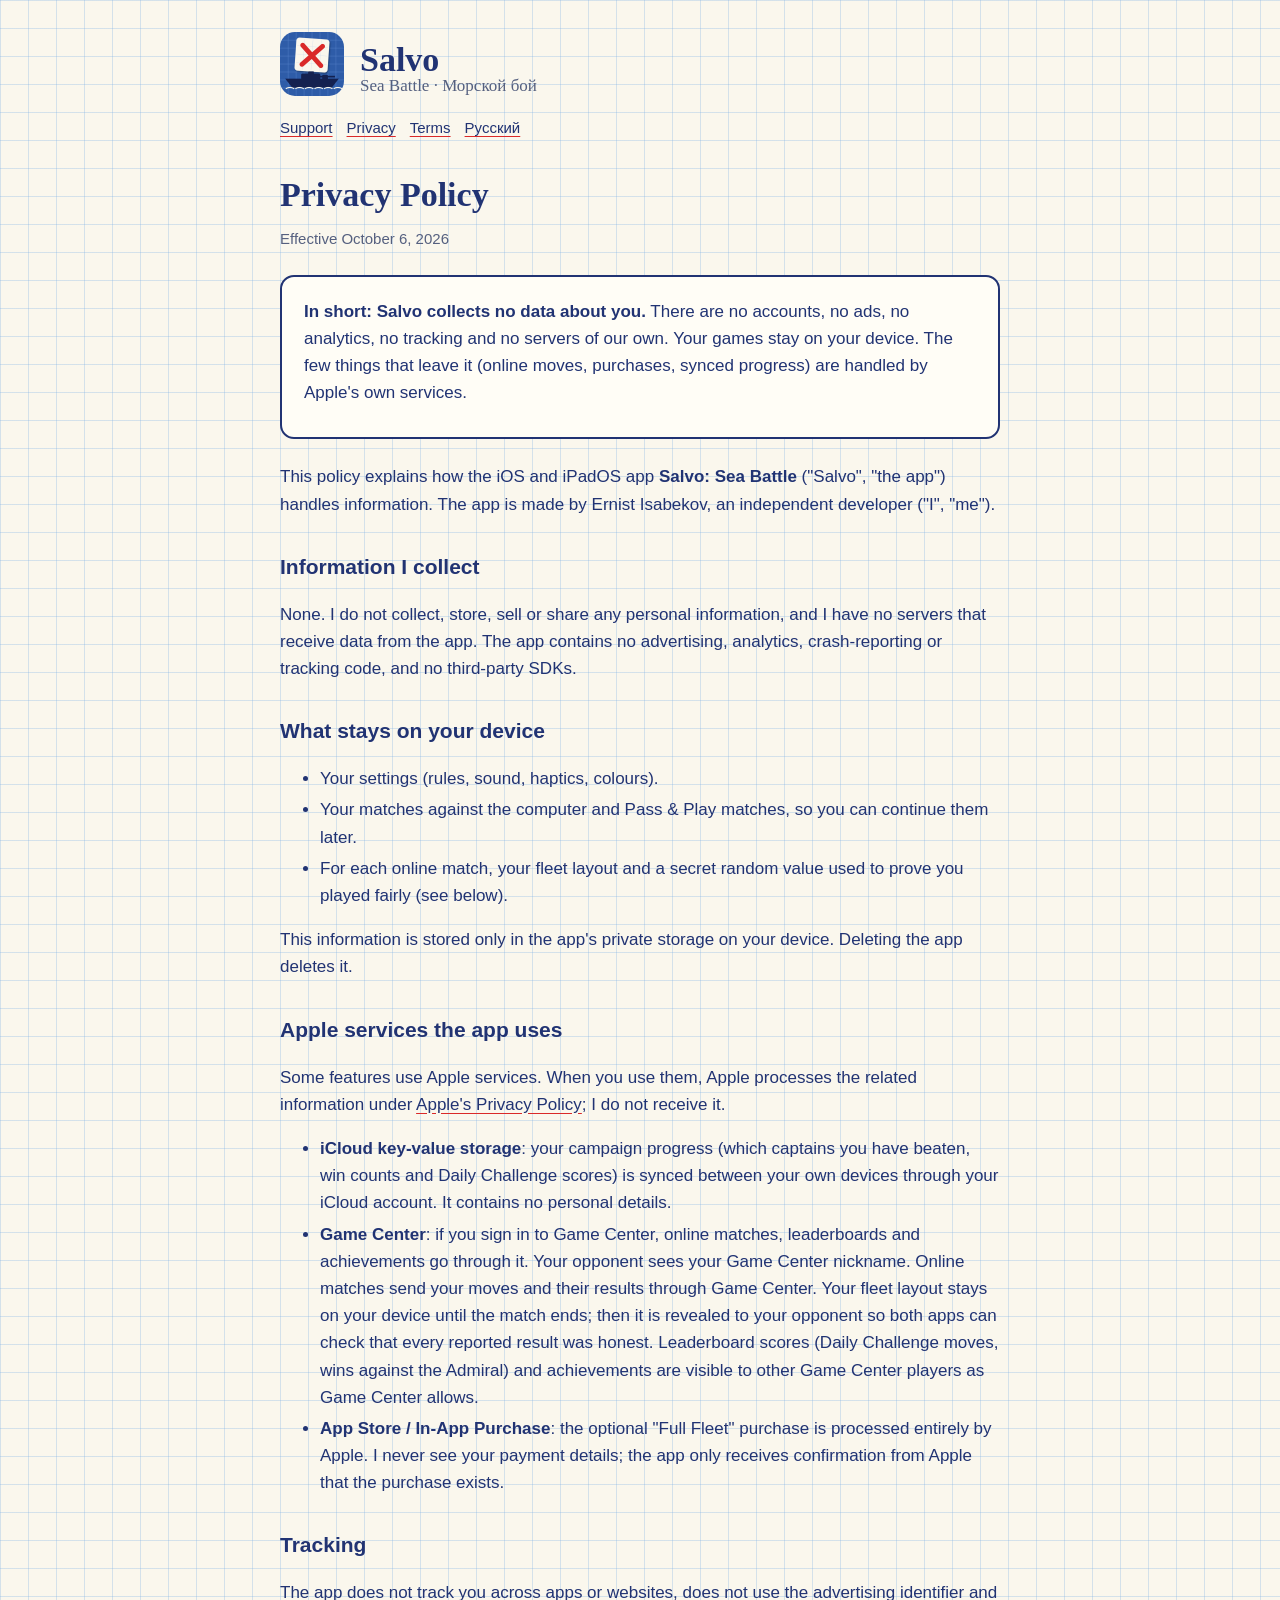
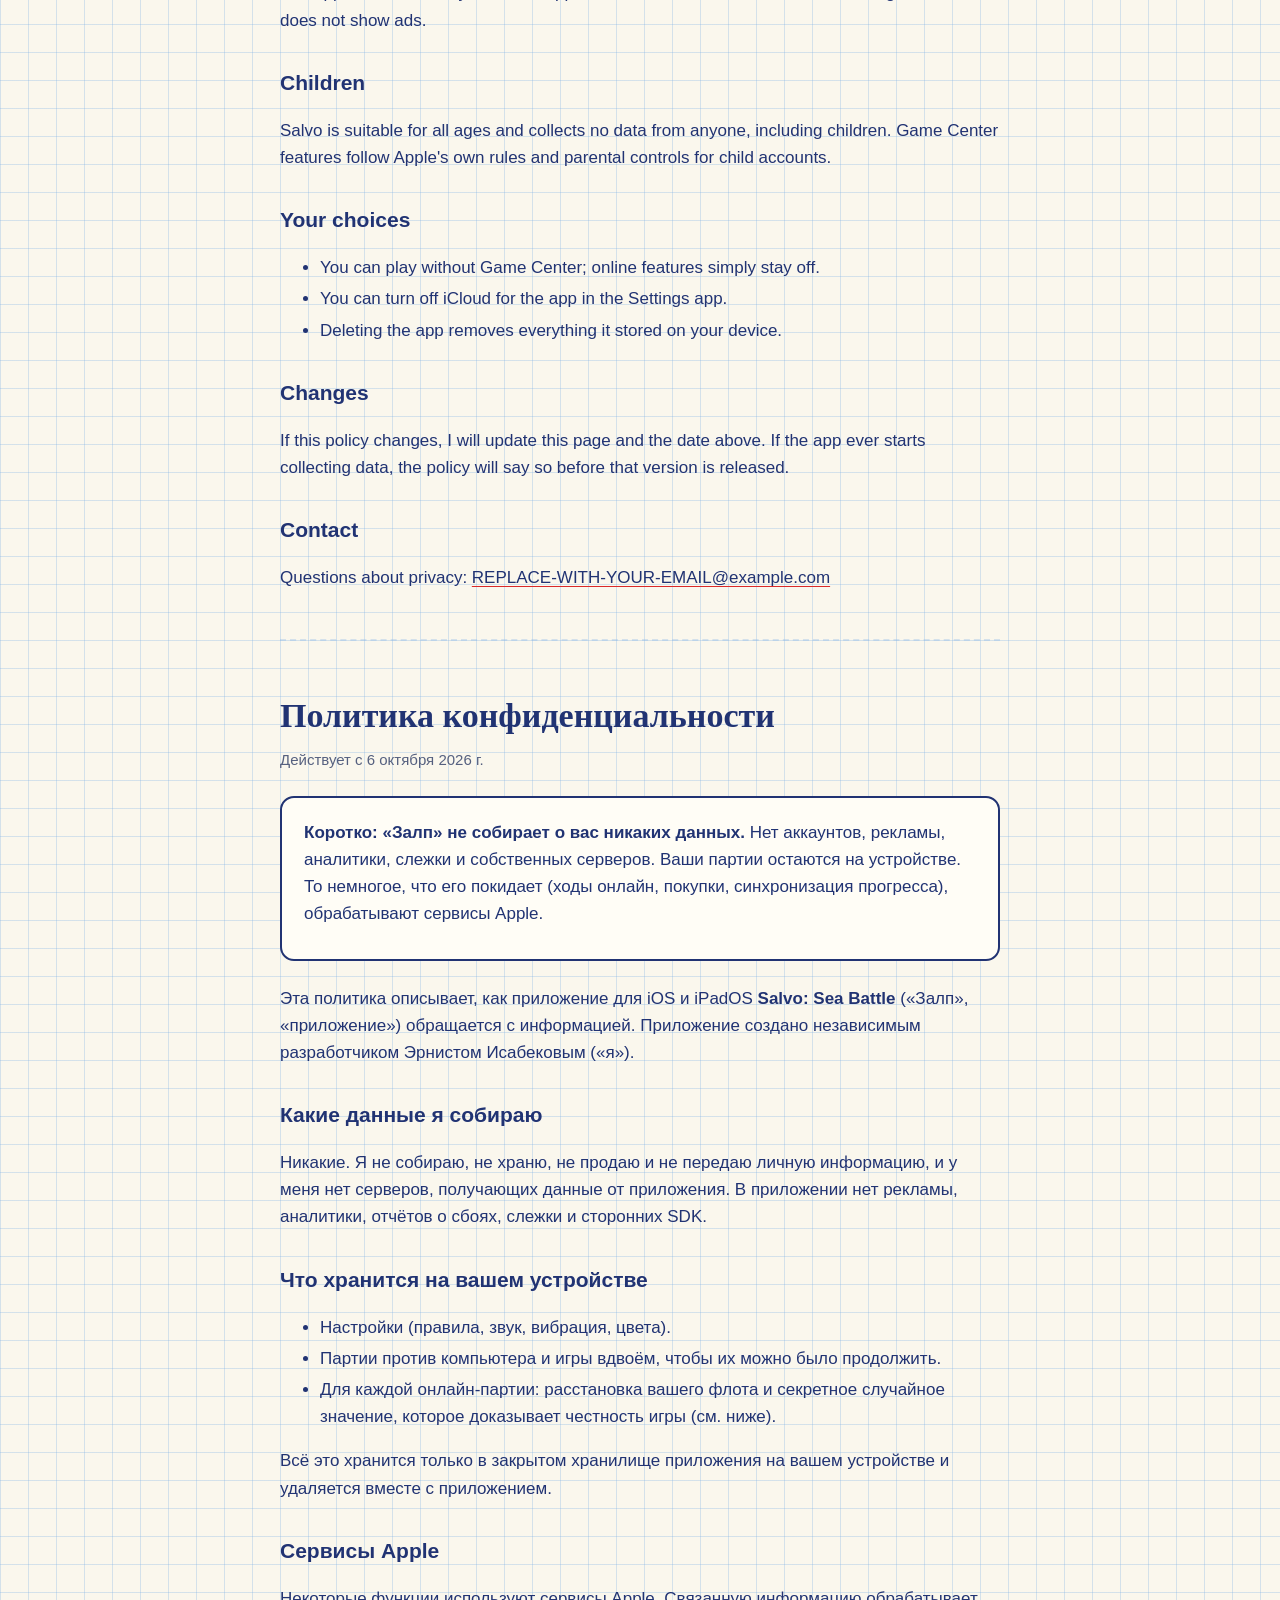
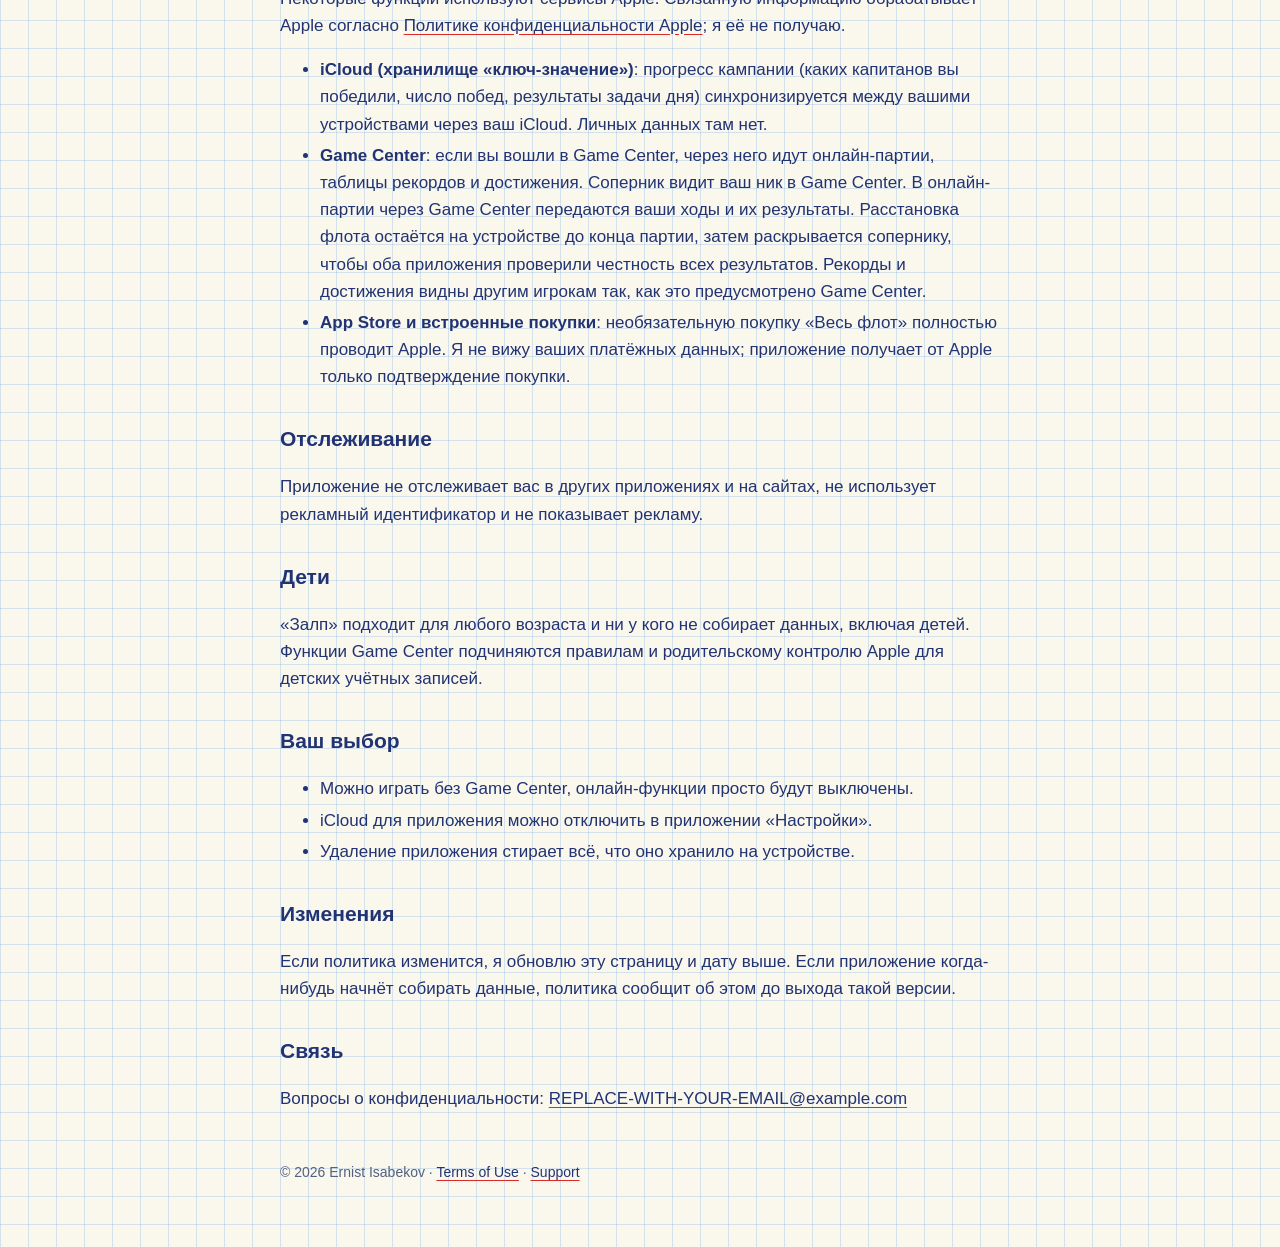
==== docs/privacy.html @ 783a21cd "Add files via upload" ====
<!doctype html>
<html lang="en">
<head>
<meta charset="utf-8">
<meta name="viewport" content="width=device-width, initial-scale=1">
<title>Privacy Policy · Salvo: Sea Battle</title>
<meta name="description" content="Salvo: Sea Battle collects no personal data. No accounts, no ads, no analytics, no tracking.">
<link rel="icon" href="icon.png">
<link rel="stylesheet" href="style.css">
</head>
<body>
<main>
<header>
  <a href="index.html"><img src="icon.png" alt=""></a>
  <a href="index.html" class="brand">Salvo<small>Sea Battle · Морской бой</small></a>
</header>
<nav><a href="index.html">Support</a><a href="privacy.html">Privacy</a><a href="terms.html">Terms</a><a href="#ru">Русский</a></nav>

<h1>Privacy Policy</h1>
<p class="updated">Effective October 6, 2026</p>

<div class="card">
<p><strong>In short: Salvo collects no data about you.</strong> There are no accounts, no ads, no analytics, no tracking and no
servers of our own. Your games stay on your device. The few things that leave it (online moves, purchases, synced progress)
are handled by Apple's own services.</p>
</div>

<p>This policy explains how the iOS and iPadOS app <strong>Salvo: Sea Battle</strong> ("Salvo", "the app") handles information.
The app is made by Ernist Isabekov, an independent developer ("I", "me").</p>

<h2>Information I collect</h2>
<p>None. I do not collect, store, sell or share any personal information, and I have no servers that receive data from the
app. The app contains no advertising, analytics, crash-reporting or tracking code, and no third-party SDKs.</p>

<h2>What stays on your device</h2>
<ul>
  <li>Your settings (rules, sound, haptics, colours).</li>
  <li>Your matches against the computer and Pass &amp; Play matches, so you can continue them later.</li>
  <li>For each online match, your fleet layout and a secret random value used to prove you played fairly (see below).</li>
</ul>
<p>This information is stored only in the app's private storage on your device. Deleting the app deletes it.</p>

<h2>Apple services the app uses</h2>
<p>Some features use Apple services. When you use them, Apple processes the related information under
<a href="https://www.apple.com/legal/privacy/">Apple's Privacy Policy</a>; I do not receive it.</p>
<ul>
  <li><strong>iCloud key-value storage</strong>: your campaign progress (which captains you have beaten, win counts and Daily
  Challenge scores) is synced between your own devices through your iCloud account. It contains no personal details.</li>
  <li><strong>Game Center</strong>: if you sign in to Game Center, online matches, leaderboards and achievements go through it.
  Your opponent sees your Game Center nickname. Online matches send your moves and their results through Game Center. Your fleet
  layout stays on your device until the match ends; then it is revealed to your opponent so both apps can check that every
  reported result was honest. Leaderboard scores (Daily Challenge moves, wins against the Admiral) and achievements are
  visible to other Game Center players as Game Center allows.</li>
  <li><strong>App Store / In-App Purchase</strong>: the optional "Full Fleet" purchase is processed entirely by Apple. I never see
  your payment details; the app only receives confirmation from Apple that the purchase exists.</li>
</ul>

<h2>Tracking</h2>
<p>The app does not track you across apps or websites, does not use the advertising identifier and does not show ads.</p>

<h2>Children</h2>
<p>Salvo is suitable for all ages and collects no data from anyone, including children. Game Center features follow Apple's own
rules and parental controls for child accounts.</p>

<h2>Your choices</h2>
<ul>
  <li>You can play without Game Center; online features simply stay off.</li>
  <li>You can turn off iCloud for the app in the Settings app.</li>
  <li>Deleting the app removes everything it stored on your device.</li>
</ul>

<h2>Changes</h2>
<p>If this policy changes, I will update this page and the date above. If the app ever starts collecting data, the policy will
say so before that version is released.</p>

<h2>Contact</h2>
<p>Questions about privacy: <a href="mailto:REPLACE-WITH-YOUR-EMAIL@example.com">REPLACE-WITH-YOUR-EMAIL@example.com</a></p>

<hr>

<section id="ru" lang="ru">
<h1>Политика конфиденциальности</h1>
<p class="updated">Действует с 6 октября 2026 г.</p>

<div class="card">
<p><strong>Коротко: «Залп» не собирает о вас никаких данных.</strong> Нет аккаунтов, рекламы, аналитики, слежки и собственных
серверов. Ваши партии остаются на устройстве. То немногое, что его покидает (ходы онлайн, покупки, синхронизация прогресса),
обрабатывают сервисы Apple.</p>
</div>

<p>Эта политика описывает, как приложение для iOS и iPadOS <strong>Salvo: Sea Battle</strong> («Залп», «приложение») обращается
с информацией. Приложение создано независимым разработчиком Эрнистом Исабековым («я»).</p>

<h2>Какие данные я собираю</h2>
<p>Никакие. Я не собираю, не храню, не продаю и не передаю личную информацию, и у меня нет серверов, получающих данные от
приложения. В приложении нет рекламы, аналитики, отчётов о сбоях, слежки и сторонних SDK.</p>

<h2>Что хранится на вашем устройстве</h2>
<ul>
  <li>Настройки (правила, звук, вибрация, цвета).</li>
  <li>Партии против компьютера и игры вдвоём, чтобы их можно было продолжить.</li>
  <li>Для каждой онлайн-партии: расстановка вашего флота и секретное случайное значение, которое доказывает честность игры (см. ниже).</li>
</ul>
<p>Всё это хранится только в закрытом хранилище приложения на вашем устройстве и удаляется вместе с приложением.</p>

<h2>Сервисы Apple</h2>
<p>Некоторые функции используют сервисы Apple. Связанную информацию обрабатывает Apple согласно
<a href="https://www.apple.com/ru/legal/privacy/">Политике конфиденциальности Apple</a>; я её не получаю.</p>
<ul>
  <li><strong>iCloud (хранилище «ключ-значение»)</strong>: прогресс кампании (каких капитанов вы победили, число побед, результаты
  задачи дня) синхронизируется между вашими устройствами через ваш iCloud. Личных данных там нет.</li>
  <li><strong>Game Center</strong>: если вы вошли в Game Center, через него идут онлайн-партии, таблицы рекордов и достижения.
  Соперник видит ваш ник в Game Center. В онлайн-партии через Game Center передаются ваши ходы и их результаты. Расстановка флота
  остаётся на устройстве до конца партии, затем раскрывается сопернику, чтобы оба приложения проверили честность всех результатов.
  Рекорды и достижения видны другим игрокам так, как это предусмотрено Game Center.</li>
  <li><strong>App Store и встроенные покупки</strong>: необязательную покупку «Весь флот» полностью проводит Apple. Я не вижу
  ваших платёжных данных; приложение получает от Apple только подтверждение покупки.</li>
</ul>

<h2>Отслеживание</h2>
<p>Приложение не отслеживает вас в других приложениях и на сайтах, не использует рекламный идентификатор и не показывает рекламу.</p>

<h2>Дети</h2>
<p>«Залп» подходит для любого возраста и ни у кого не собирает данных, включая детей. Функции Game Center подчиняются правилам и
родительскому контролю Apple для детских учётных записей.</p>

<h2>Ваш выбор</h2>
<ul>
  <li>Можно играть без Game Center, онлайн-функции просто будут выключены.</li>
  <li>iCloud для приложения можно отключить в приложении «Настройки».</li>
  <li>Удаление приложения стирает всё, что оно хранило на устройстве.</li>
</ul>

<h2>Изменения</h2>
<p>Если политика изменится, я обновлю эту страницу и дату выше. Если приложение когда-нибудь начнёт собирать данные, политика
сообщит об этом до выхода такой версии.</p>

<h2>Связь</h2>
<p>Вопросы о конфиденциальности: <a href="mailto:REPLACE-WITH-YOUR-EMAIL@example.com">REPLACE-WITH-YOUR-EMAIL@example.com</a></p>
</section>

<footer>© 2026 Ernist Isabekov · <a href="terms.html">Terms of Use</a> · <a href="index.html">Support</a></footer>
</main>
</body>
</html>
---- docs/style.css ----
:root {
  --paper: #faf7ed;
  --grid: rgba(140, 184, 230, 0.35);
  --ink: #213373;
  --muted: #55607f;
  --red: #da2929;
  --card: #fffdf6;
}
@media (prefers-color-scheme: dark) {
  :root { --paper: #0e1830; --grid: rgba(84, 128, 200, 0.18); --ink: #e8e4d6; --muted: #a9b2c8; --card: #14203d; }
}
* { box-sizing: border-box; }
body {
  margin: 0;
  color: var(--ink);
  background-color: var(--paper);
  background-image: linear-gradient(var(--grid) 1px, transparent 1px), linear-gradient(90deg, var(--grid) 1px, transparent 1px);
  background-size: 28px 28px;
  font: 17px/1.6 -apple-system, BlinkMacSystemFont, "Segoe UI", Roboto, sans-serif;
}
main { max-width: 760px; margin: 0 auto; padding: 32px 20px 64px; }
header { display: flex; align-items: center; gap: 16px; margin-bottom: 8px; }
header img { width: 64px; height: 64px; border-radius: 15px; }
header a { color: inherit; text-decoration: none; }
.brand { font-family: "Noteworthy", "Marker Felt", "Comic Neue", cursive; font-weight: 700; font-size: 34px; line-height: 1; }
.brand small { display: block; font-size: 17px; color: var(--muted); font-weight: 400; }
nav { margin: 12px 0 28px; font-size: 15px; }
nav a { margin-right: 14px; }
a { color: var(--ink); text-decoration-color: var(--red); text-underline-offset: 3px; }
h1 { font-family: "Noteworthy", "Marker Felt", cursive; font-size: 34px; margin: 8px 0 4px; }
h2 { font-size: 21px; margin-top: 32px; }
.updated { color: var(--muted); font-size: 15px; margin-top: 0; }
.card { background: var(--card); border: 2px solid var(--ink); border-radius: 14px; padding: 4px 22px 14px; margin: 24px 0; }
.lang { float: right; font-size: 15px; }
hr { border: 0; border-top: 2px dashed var(--grid); margin: 48px 0; }
footer { color: var(--muted); font-size: 14px; margin-top: 48px; }
li { margin: 4px 0; }
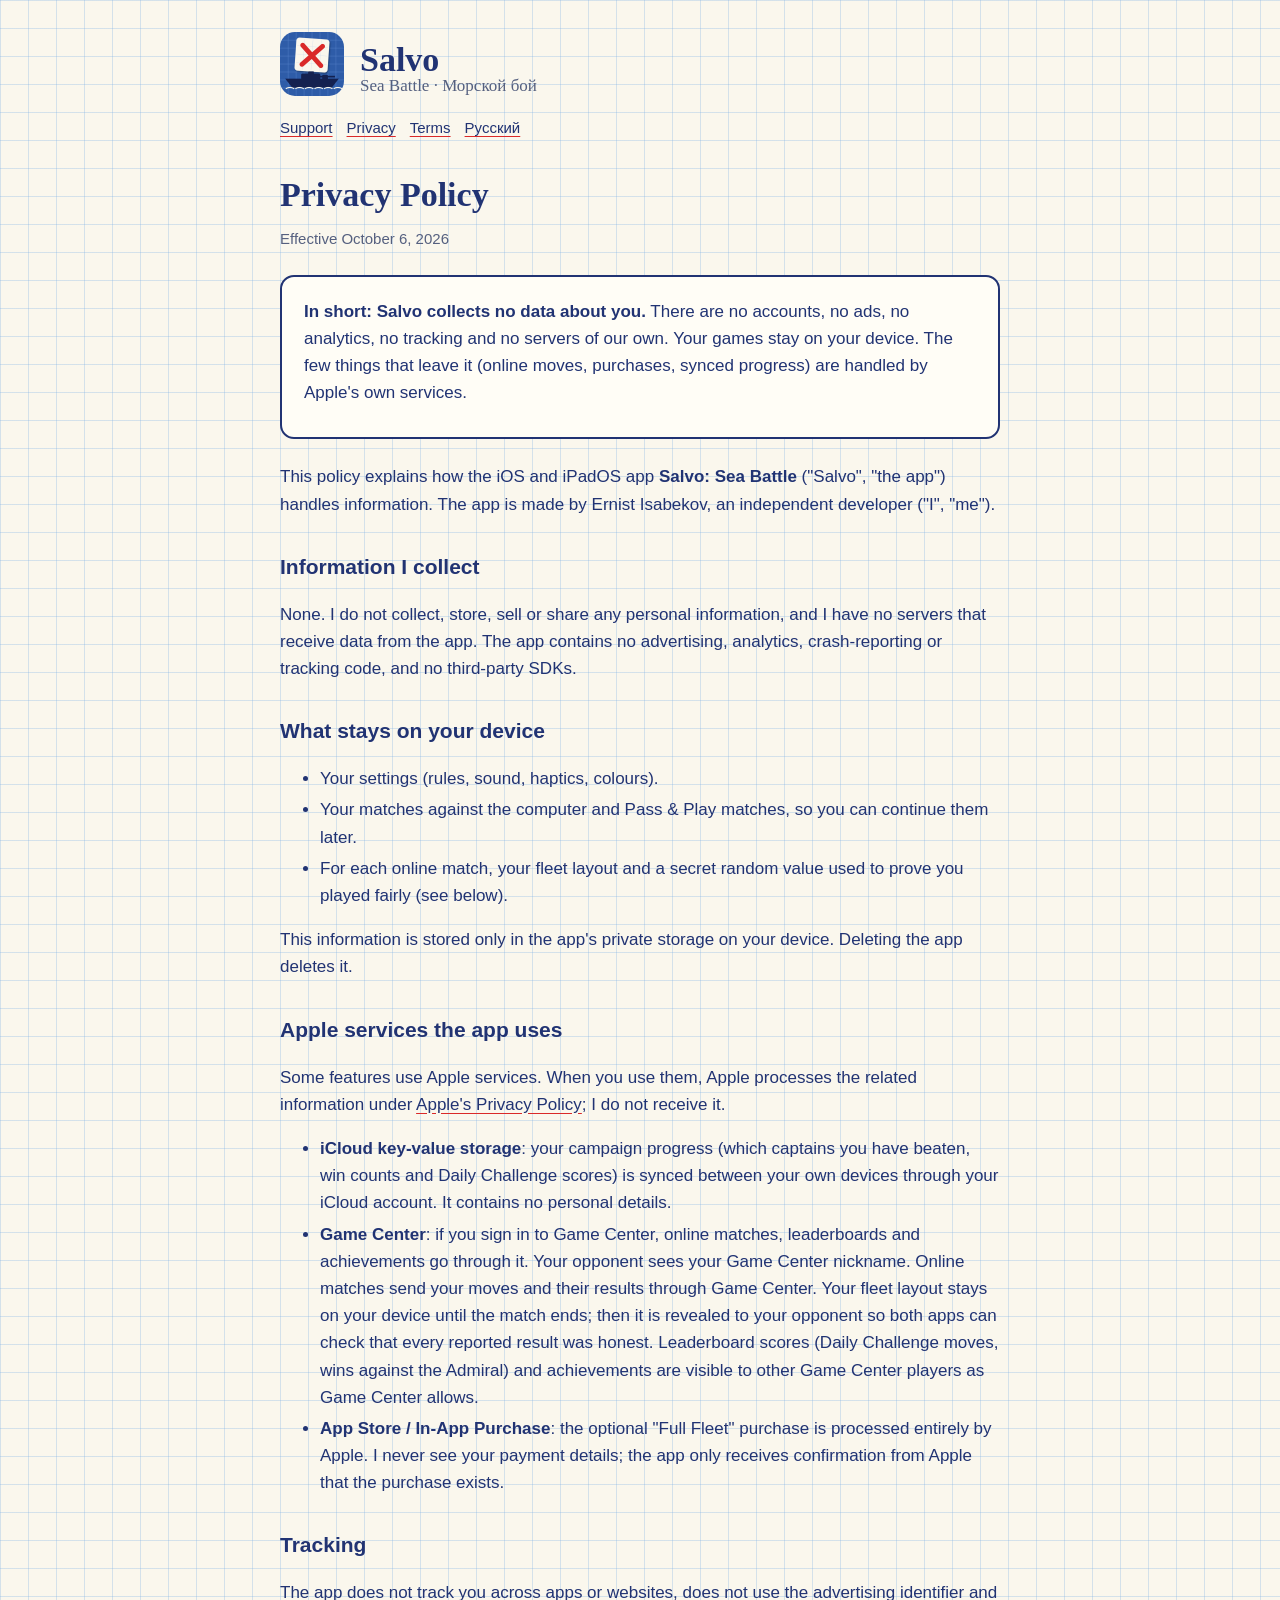
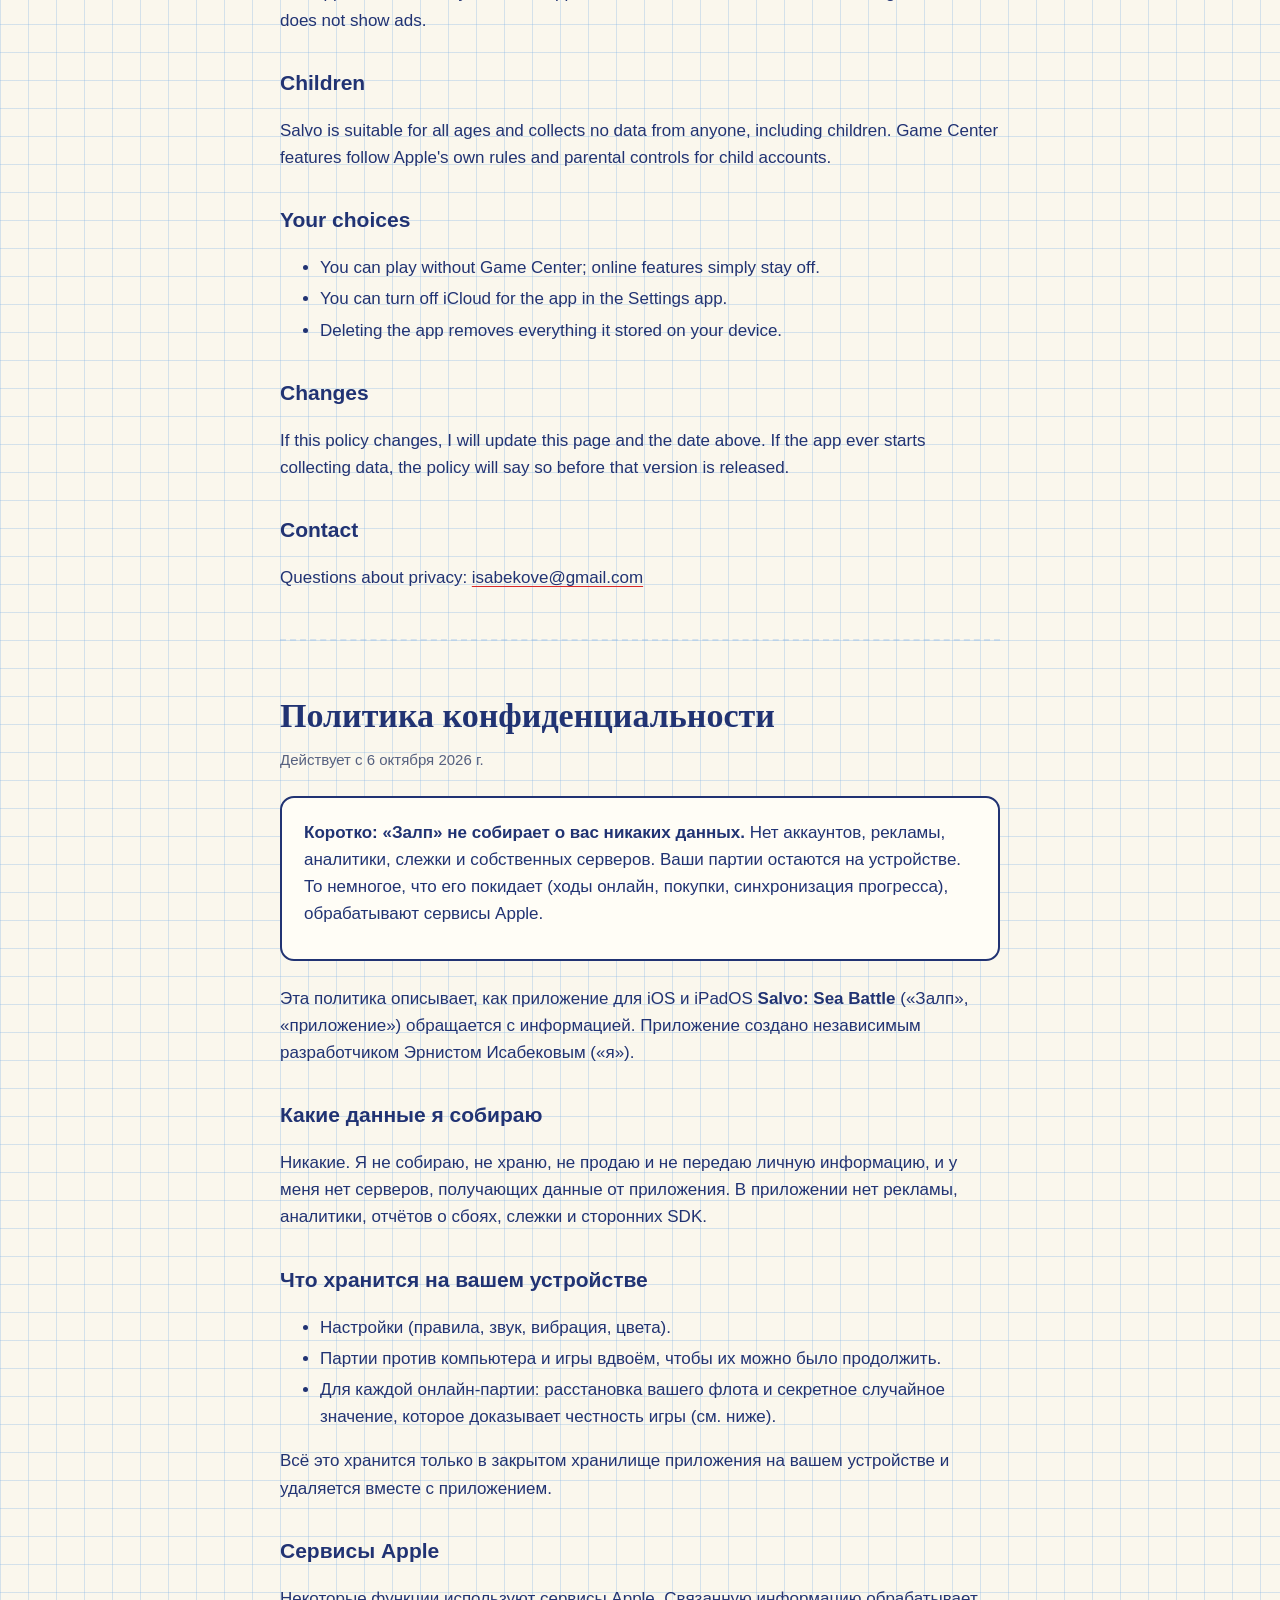
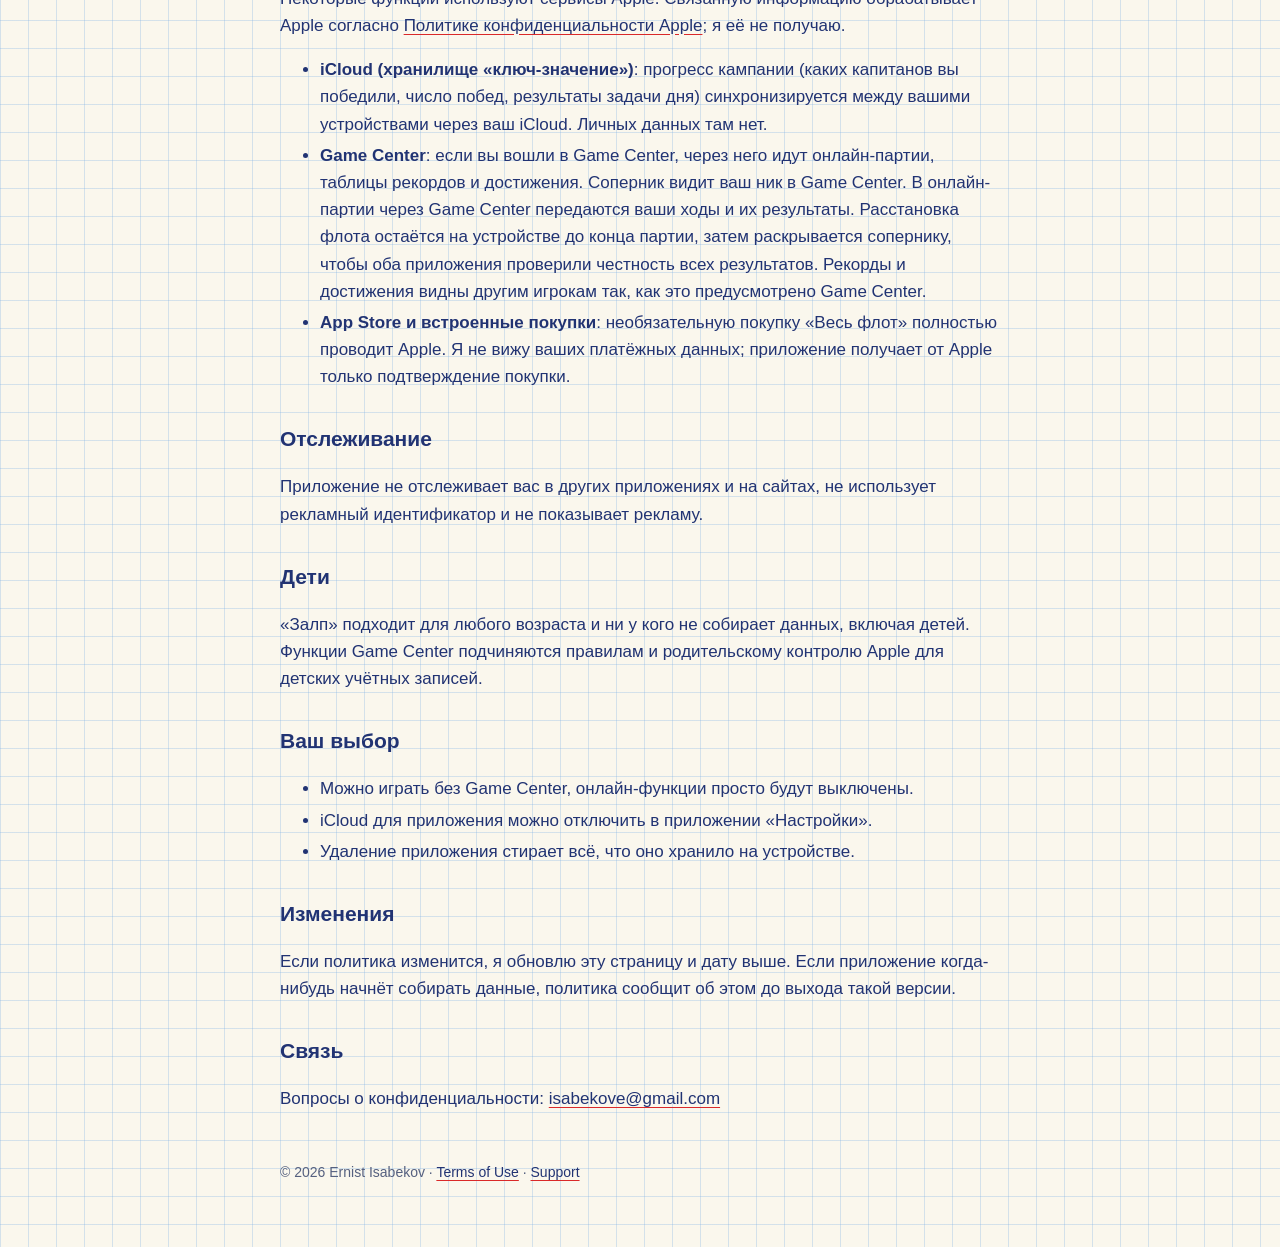
==== commit f4648c60: "Update privacy.html" ====
--- a/docs/privacy.html
+++ b/docs/privacy.html
@@ -74,7 +74,7 @@
 say so before that version is released.</p>
 
 <h2>Contact</h2>
-<p>Questions about privacy: <a href="mailto:REPLACE-WITH-YOUR-EMAIL@example.com">REPLACE-WITH-YOUR-EMAIL@example.com</a></p>
+<p>Questions about privacy: <a href="mailto:isabekove@gmail.com">isabekove@gmail.com</a></p>
 
 <hr>
 
@@ -136,7 +136,7 @@
 сообщит об этом до выхода такой версии.</p>
 
 <h2>Связь</h2>
-<p>Вопросы о конфиденциальности: <a href="mailto:REPLACE-WITH-YOUR-EMAIL@example.com">REPLACE-WITH-YOUR-EMAIL@example.com</a></p>
+<p>Вопросы о конфиденциальности: <a href="mailto:isabekove@gmail.com">isabekove@gmail.com</a></p>
 </section>
 
 <footer>© 2026 Ernist Isabekov · <a href="terms.html">Terms of Use</a> · <a href="index.html">Support</a></footer>
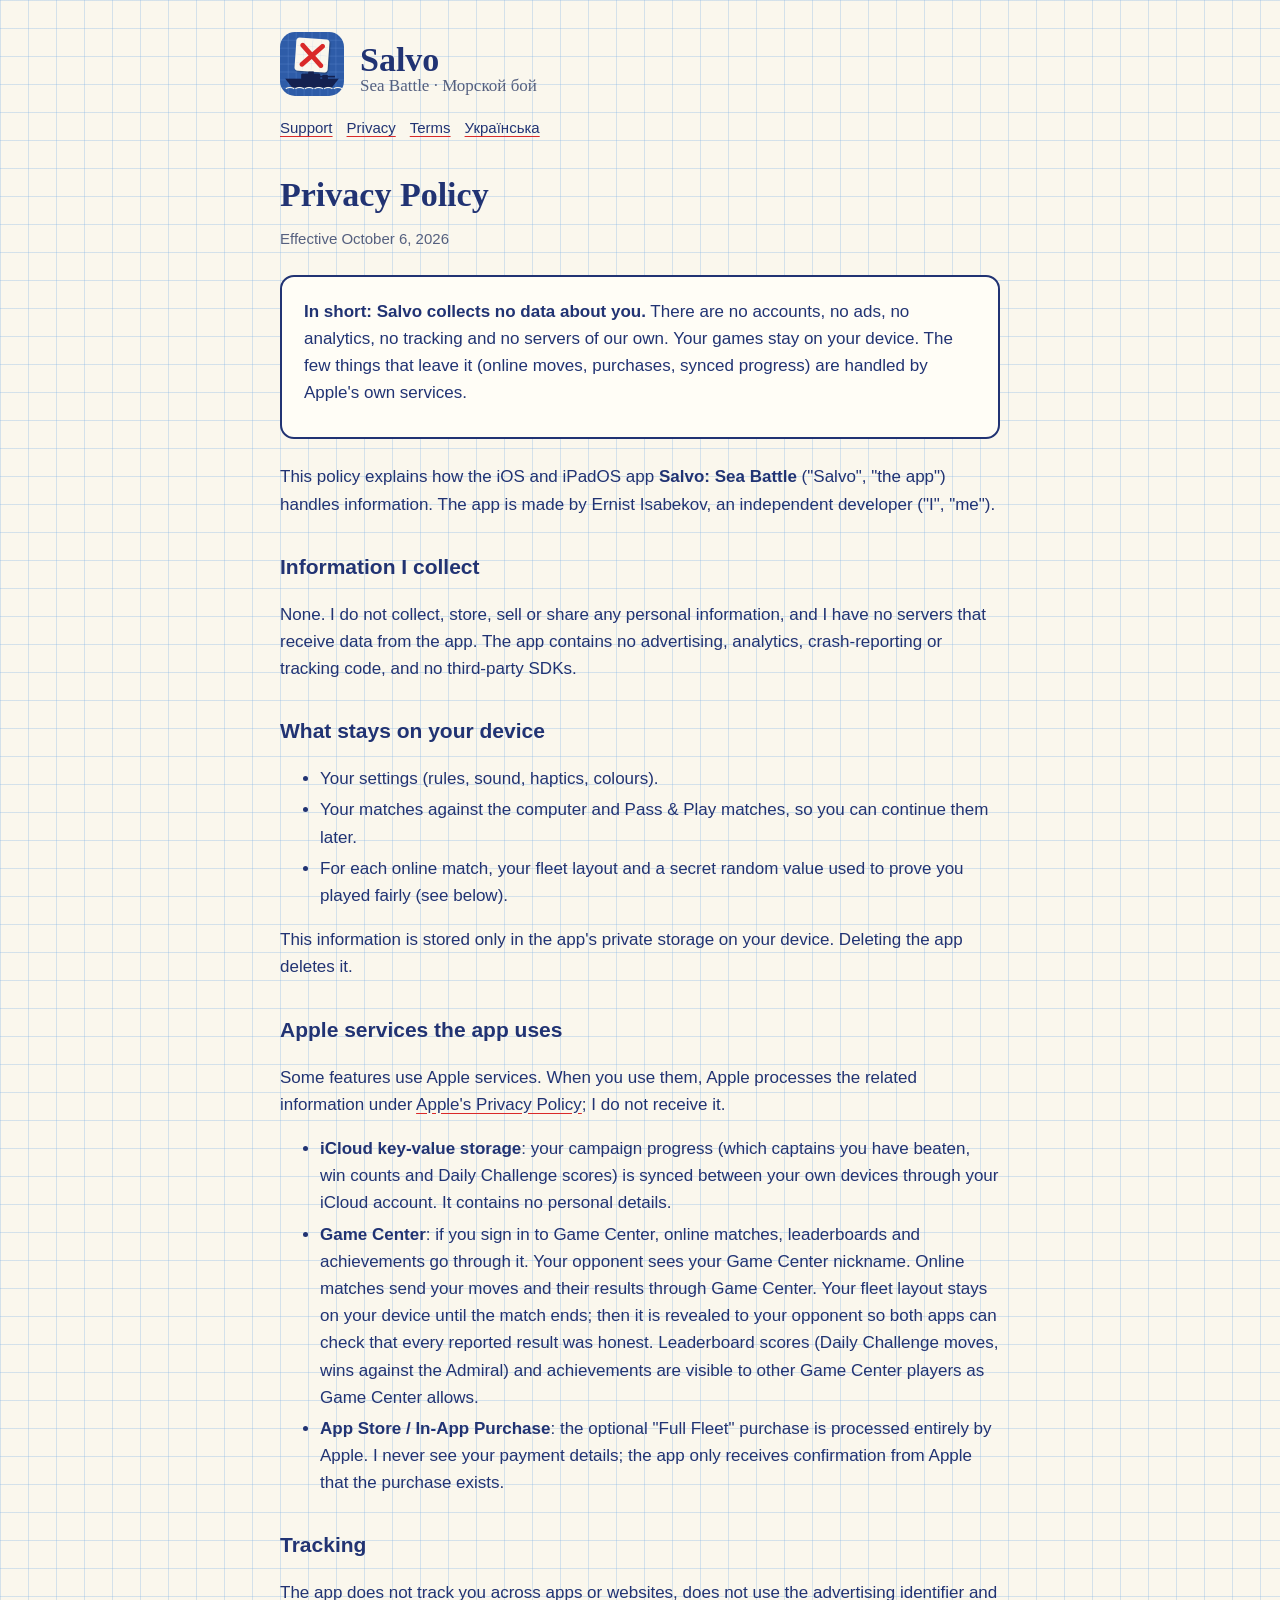
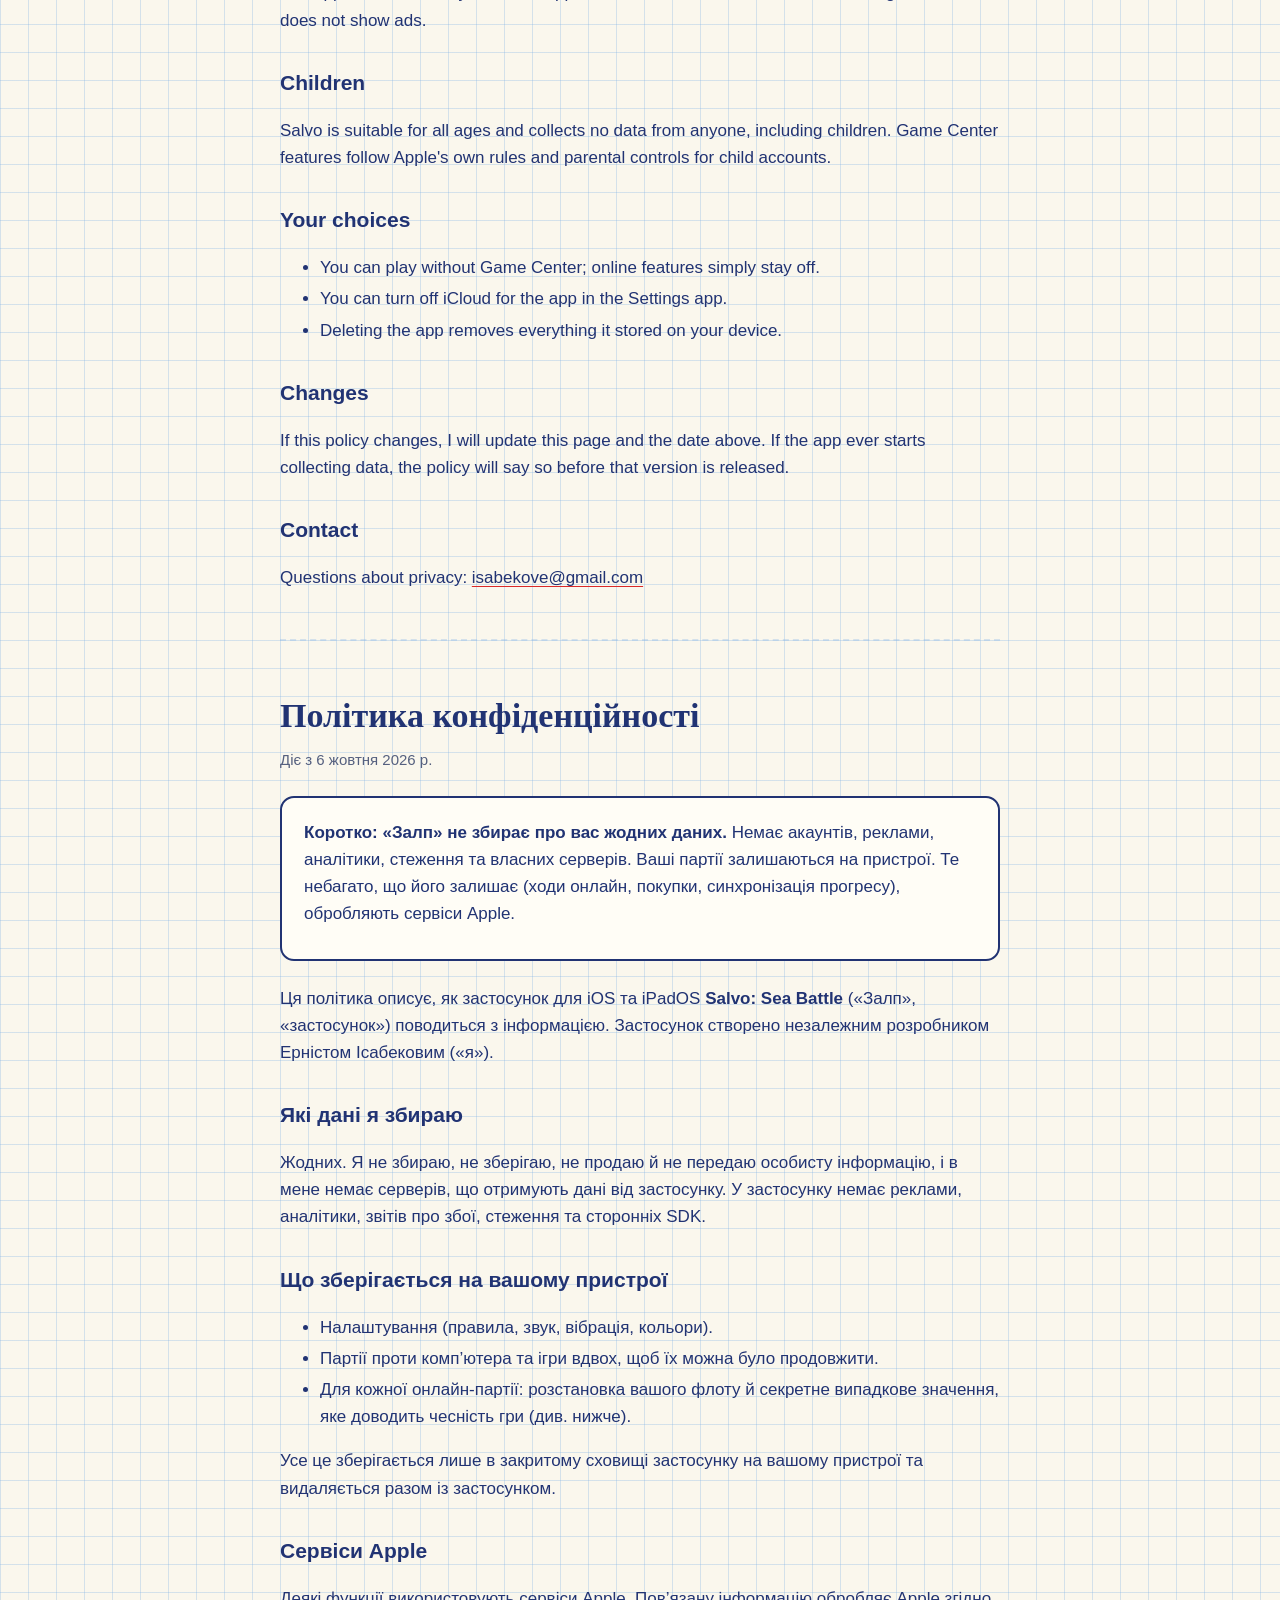
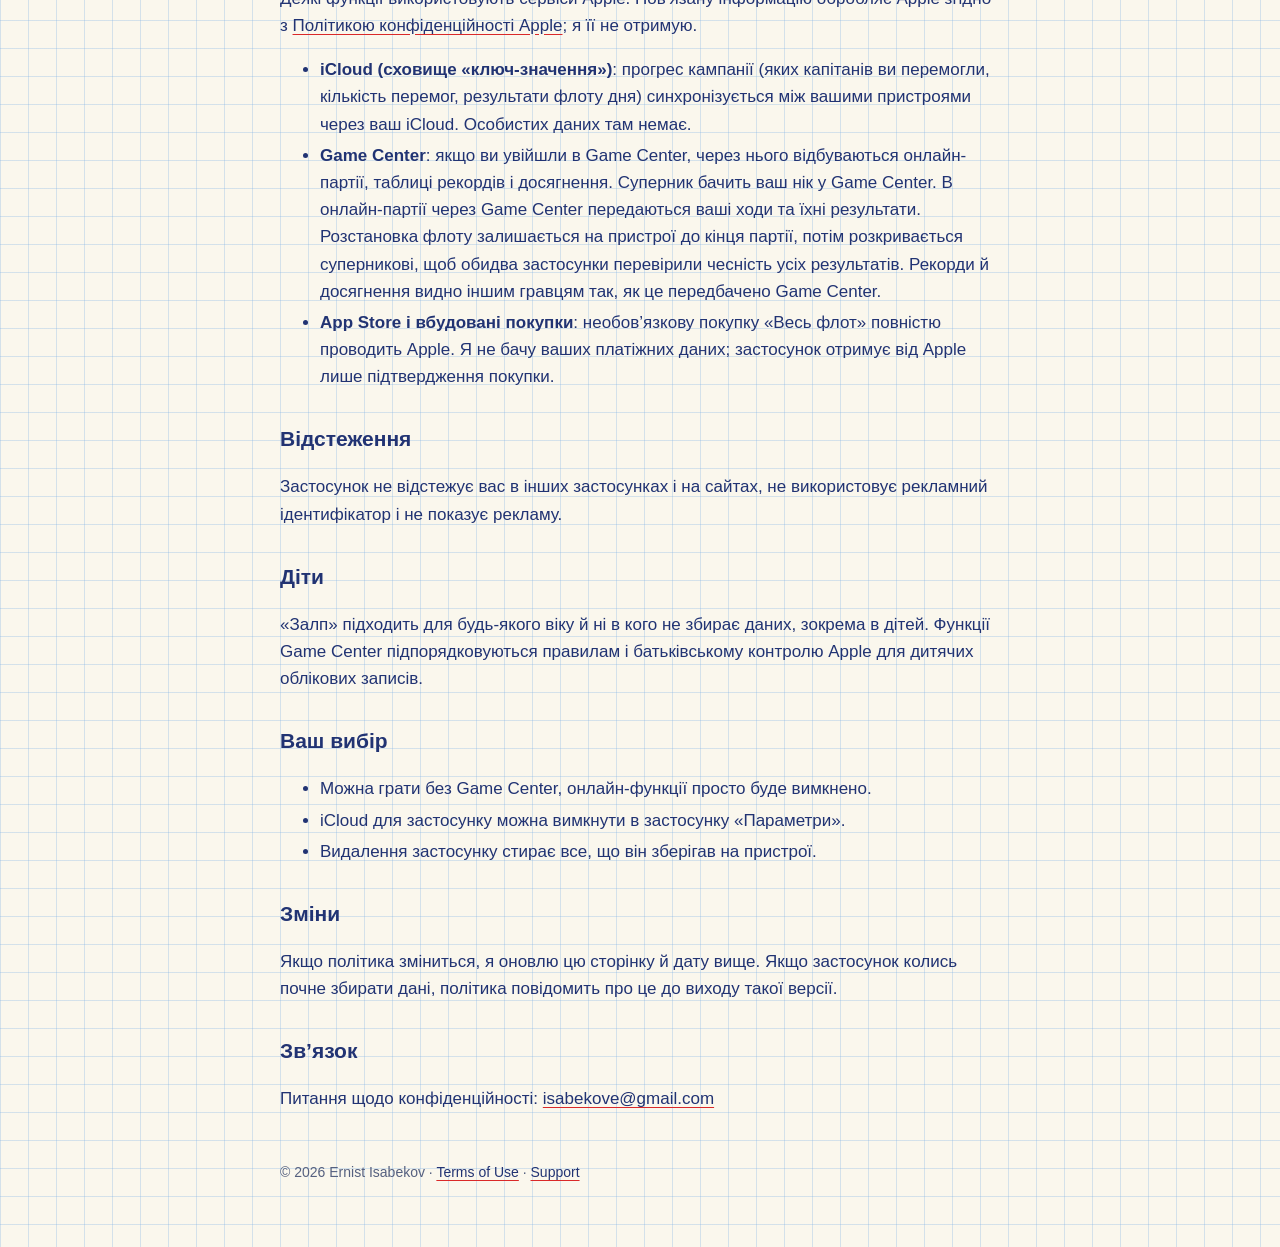
==== commit b08f3905: "Add files via upload" ====
--- a/docs/privacy.html
+++ b/docs/privacy.html
@@ -14,7 +14,7 @@
   <a href="index.html"><img src="icon.png" alt=""></a>
   <a href="index.html" class="brand">Salvo<small>Sea Battle · Морской бой</small></a>
 </header>
-<nav><a href="index.html">Support</a><a href="privacy.html">Privacy</a><a href="terms.html">Terms</a><a href="#ru">Русский</a></nav>
+<nav><a href="index.html">Support</a><a href="privacy.html">Privacy</a><a href="terms.html">Terms</a><a href="#uk">Українська</a></nav>
 
 <h1>Privacy Policy</h1>
 <p class="updated">Effective October 6, 2026</p>
@@ -78,65 +78,65 @@
 
 <hr>
 
-<section id="ru" lang="ru">
-<h1>Политика конфиденциальности</h1>
-<p class="updated">Действует с 6 октября 2026 г.</p>
+<section id="uk" lang="uk">
+<h1>Політика конфіденційності</h1>
+<p class="updated">Діє з 6 жовтня 2026 р.</p>
 
 <div class="card">
-<p><strong>Коротко: «Залп» не собирает о вас никаких данных.</strong> Нет аккаунтов, рекламы, аналитики, слежки и собственных
-серверов. Ваши партии остаются на устройстве. То немногое, что его покидает (ходы онлайн, покупки, синхронизация прогресса),
-обрабатывают сервисы Apple.</p>
+<p><strong>Коротко: «Залп» не збирає про вас жодних даних.</strong> Немає акаунтів, реклами, аналітики, стеження та власних
+серверів. Ваші партії залишаються на пристрої. Те небагато, що його залишає (ходи онлайн, покупки, синхронізація прогресу),
+обробляють сервіси Apple.</p>
 </div>
 
-<p>Эта политика описывает, как приложение для iOS и iPadOS <strong>Salvo: Sea Battle</strong> («Залп», «приложение») обращается
-с информацией. Приложение создано независимым разработчиком Эрнистом Исабековым («я»).</p>
+<p>Ця політика описує, як застосунок для iOS та iPadOS <strong>Salvo: Sea Battle</strong> («Залп», «застосунок») поводиться
+з інформацією. Застосунок створено незалежним розробником Ерністом Ісабековим («я»).</p>
 
-<h2>Какие данные я собираю</h2>
-<p>Никакие. Я не собираю, не храню, не продаю и не передаю личную информацию, и у меня нет серверов, получающих данные от
-приложения. В приложении нет рекламы, аналитики, отчётов о сбоях, слежки и сторонних SDK.</p>
+<h2>Які дані я збираю</h2>
+<p>Жодних. Я не збираю, не зберігаю, не продаю й не передаю особисту інформацію, і в мене немає серверів, що отримують дані від
+застосунку. У застосунку немає реклами, аналітики, звітів про збої, стеження та сторонніх SDK.</p>
 
-<h2>Что хранится на вашем устройстве</h2>
+<h2>Що зберігається на вашому пристрої</h2>
 <ul>
-  <li>Настройки (правила, звук, вибрация, цвета).</li>
-  <li>Партии против компьютера и игры вдвоём, чтобы их можно было продолжить.</li>
-  <li>Для каждой онлайн-партии: расстановка вашего флота и секретное случайное значение, которое доказывает честность игры (см. ниже).</li>
+  <li>Налаштування (правила, звук, вібрація, кольори).</li>
+  <li>Партії проти комп’ютера та ігри вдвох, щоб їх можна було продовжити.</li>
+  <li>Для кожної онлайн-партії: розстановка вашого флоту й секретне випадкове значення, яке доводить чесність гри (див. нижче).</li>
 </ul>
-<p>Всё это хранится только в закрытом хранилище приложения на вашем устройстве и удаляется вместе с приложением.</p>
+<p>Усе це зберігається лише в закритому сховищі застосунку на вашому пристрої та видаляється разом із застосунком.</p>
 
-<h2>Сервисы Apple</h2>
-<p>Некоторые функции используют сервисы Apple. Связанную информацию обрабатывает Apple согласно
-<a href="https://www.apple.com/ru/legal/privacy/">Политике конфиденциальности Apple</a>; я её не получаю.</p>
+<h2>Сервіси Apple</h2>
+<p>Деякі функції використовують сервіси Apple. Пов’язану інформацію обробляє Apple згідно з
+<a href="https://www.apple.com/ua/legal/privacy/">Політикою конфіденційності Apple</a>; я її не отримую.</p>
 <ul>
-  <li><strong>iCloud (хранилище «ключ-значение»)</strong>: прогресс кампании (каких капитанов вы победили, число побед, результаты
-  задачи дня) синхронизируется между вашими устройствами через ваш iCloud. Личных данных там нет.</li>
-  <li><strong>Game Center</strong>: если вы вошли в Game Center, через него идут онлайн-партии, таблицы рекордов и достижения.
-  Соперник видит ваш ник в Game Center. В онлайн-партии через Game Center передаются ваши ходы и их результаты. Расстановка флота
-  остаётся на устройстве до конца партии, затем раскрывается сопернику, чтобы оба приложения проверили честность всех результатов.
-  Рекорды и достижения видны другим игрокам так, как это предусмотрено Game Center.</li>
-  <li><strong>App Store и встроенные покупки</strong>: необязательную покупку «Весь флот» полностью проводит Apple. Я не вижу
-  ваших платёжных данных; приложение получает от Apple только подтверждение покупки.</li>
+  <li><strong>iCloud (сховище «ключ-значення»)</strong>: прогрес кампанії (яких капітанів ви перемогли, кількість перемог, результати
+  флоту дня) синхронізується між вашими пристроями через ваш iCloud. Особистих даних там немає.</li>
+  <li><strong>Game Center</strong>: якщо ви увійшли в Game Center, через нього відбуваються онлайн-партії, таблиці рекордів і досягнення.
+  Суперник бачить ваш нік у Game Center. В онлайн-партії через Game Center передаються ваші ходи та їхні результати. Розстановка флоту
+  залишається на пристрої до кінця партії, потім розкривається суперникові, щоб обидва застосунки перевірили чесність усіх результатів.
+  Рекорди й досягнення видно іншим гравцям так, як це передбачено Game Center.</li>
+  <li><strong>App Store і вбудовані покупки</strong>: необов’язкову покупку «Весь флот» повністю проводить Apple. Я не бачу
+  ваших платіжних даних; застосунок отримує від Apple лише підтвердження покупки.</li>
 </ul>
 
-<h2>Отслеживание</h2>
-<p>Приложение не отслеживает вас в других приложениях и на сайтах, не использует рекламный идентификатор и не показывает рекламу.</p>
+<h2>Відстеження</h2>
+<p>Застосунок не відстежує вас в інших застосунках і на сайтах, не використовує рекламний ідентифікатор і не показує рекламу.</p>
 
-<h2>Дети</h2>
-<p>«Залп» подходит для любого возраста и ни у кого не собирает данных, включая детей. Функции Game Center подчиняются правилам и
-родительскому контролю Apple для детских учётных записей.</p>
+<h2>Діти</h2>
+<p>«Залп» підходить для будь-якого віку й ні в кого не збирає даних, зокрема в дітей. Функції Game Center підпорядковуються правилам і
+батьківському контролю Apple для дитячих облікових записів.</p>
 
-<h2>Ваш выбор</h2>
+<h2>Ваш вибір</h2>
 <ul>
-  <li>Можно играть без Game Center, онлайн-функции просто будут выключены.</li>
-  <li>iCloud для приложения можно отключить в приложении «Настройки».</li>
-  <li>Удаление приложения стирает всё, что оно хранило на устройстве.</li>
+  <li>Можна грати без Game Center, онлайн-функції просто буде вимкнено.</li>
+  <li>iCloud для застосунку можна вимкнути в застосунку «Параметри».</li>
+  <li>Видалення застосунку стирає все, що він зберігав на пристрої.</li>
 </ul>
 
-<h2>Изменения</h2>
-<p>Если политика изменится, я обновлю эту страницу и дату выше. Если приложение когда-нибудь начнёт собирать данные, политика
-сообщит об этом до выхода такой версии.</p>
+<h2>Зміни</h2>
+<p>Якщо політика зміниться, я оновлю цю сторінку й дату вище. Якщо застосунок колись почне збирати дані, політика
+повідомить про це до виходу такої версії.</p>
 
-<h2>Связь</h2>
-<p>Вопросы о конфиденциальности: <a href="mailto:isabekove@gmail.com">isabekove@gmail.com</a></p>
+<h2>Зв’язок</h2>
+<p>Питання щодо конфіденційності: <a href="mailto:isabekove@gmail.com">isabekove@gmail.com</a></p>
 </section>
 
 <footer>© 2026 Ernist Isabekov · <a href="terms.html">Terms of Use</a> · <a href="index.html">Support</a></footer>
